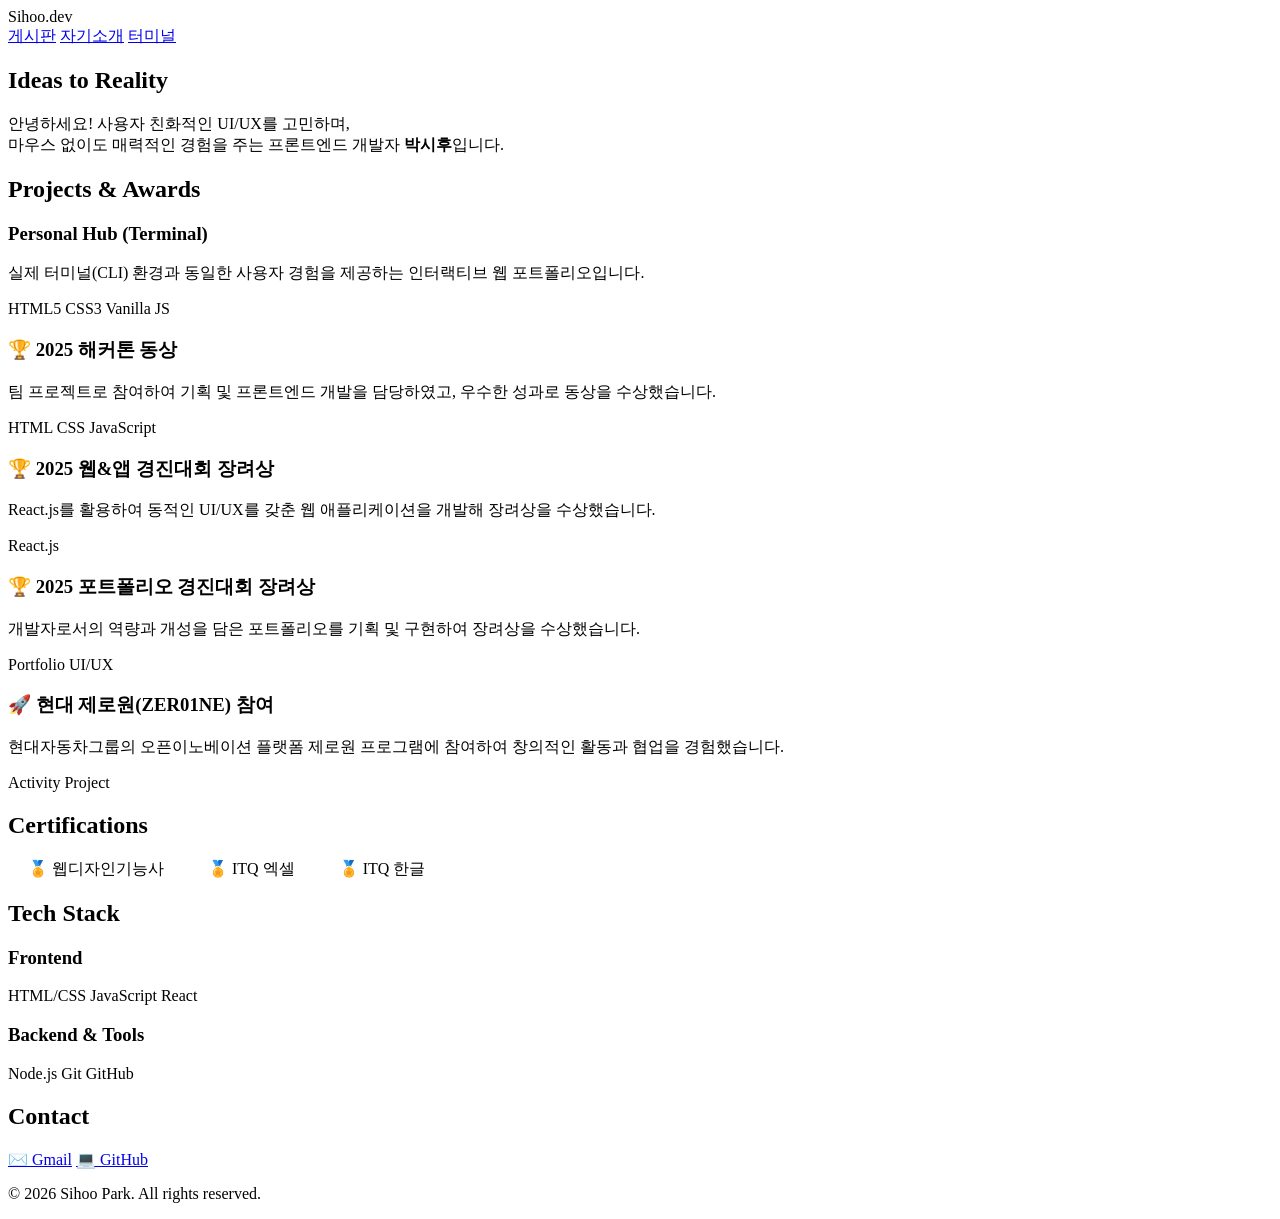
==== index.html @ 0df7d7fb "작동 수정" ====
<!DOCTYPE html>
<html lang="ko">

<head>
    <meta charset="UTF-8">
    <meta name="viewport" content="width=device-width, initial-scale=1.0">
    <title>박시후 | 프론트엔드 개발자</title>
    <link rel="stylesheet" href="./style/style.css">
</head>

<body>
    <header class="header">
        <div class="header-container">
            <div class="logo">Sihoo.dev</div>
            <nav class="nav-links">
                <a href="./board.html">게시판</a>
                <a href="./index.html" class="active">자기소개</a>
                <a href="./terminal.html">터미널</a>
            </nav>
        </div>
    </header>

    <main class="container">
        <section class="section intro">
            <h1 class="slogan">Ideas to Reality</h1>
            <p class="description">
                안녕하세요! 사용자 친화적인 UI/UX를 고민하며,<br>
                마우스 없이도 매력적인 경험을 주는 프론트엔드 개발자 <strong>박시후</strong>입니다.
            </p>
        </section>

        <section class="section">
            <h2 class="section-title">Projects & Awards</h2>
            <div class="project-grid">
                
                <div class="card">
                    <h3>Personal Hub (Terminal)</h3>
                    <p>실제 터미널(CLI) 환경과 동일한 사용자 경험을 제공하는 인터랙티브 웹 포트폴리오입니다.</p>
                    <div class="tags">
                        <span>HTML5</span>
                        <span>CSS3</span>
                        <span>Vanilla JS</span>
                    </div>
                </div>

                <div class="card">
                    <h3>🏆 2025 해커톤 동상</h3>
                    <p>팀 프로젝트로 참여하여 기획 및 프론트엔드 개발을 담당하였고, 우수한 성과로 동상을 수상했습니다.</p>
                    <div class="tags">
                        <span>HTML</span>
                        <span>CSS</span>
                        <span>JavaScript</span>
                    </div>
                </div>

                <div class="card">
                    <h3>🏆 2025 웹&앱 경진대회 장려상</h3>
                    <p>React.js를 활용하여 동적인 UI/UX를 갖춘 웹 애플리케이션을 개발해 장려상을 수상했습니다.</p>
                    <div class="tags">
                        <span>React.js</span>
                    </div>
                </div>

                <div class="card">
                    <h3>🏆 2025 포트폴리오 경진대회 장려상</h3>
                    <p>개발자로서의 역량과 개성을 담은 포트폴리오를 기획 및 구현하여 장려상을 수상했습니다.</p>
                    <div class="tags">
                        <span>Portfolio</span>
                        <span>UI/UX</span>
                    </div>
                </div>

                <div class="card">
                    <h3>🚀 현대 제로원(ZER01NE) 참여</h3>
                    <p>현대자동차그룹의 오픈이노베이션 플랫폼 제로원 프로그램에 참여하여 창의적인 활동과 협업을 경험했습니다.</p>
                    <div class="tags">
                        <span>Activity</span>
                        <span>Project</span>
                    </div>
                </div>

            </div>
        </section>

        <section class="section">
            <h2 class="section-title">Certifications</h2>
            <div class="skills-container">
                <div class="tags" style="gap: 15px;">
                    <span style="padding: 10px 20px; font-size: 1rem;">🏅 웹디자인기능사</span>
                    <span style="padding: 10px 20px; font-size: 1rem;">🏅 ITQ 엑셀</span>
                    <span style="padding: 10px 20px; font-size: 1rem;">🏅 ITQ 한글</span>
                </div>
            </div>
        </section>

        <section class="section">
            <h2 class="section-title">Tech Stack</h2>
            <div class="skills-container">
                <div class="skill-category">
                    <h3>Frontend</h3>
                    <div class="tags">
                        <span>HTML/CSS</span>
                        <span>JavaScript</span>
                        <span>React</span>
                    </div>
                </div>
                <div class="skill-category">
                    <h3>Backend & Tools</h3>
                    <div class="tags">
                        <span>Node.js</span>
                        <span>Git</span>
                        <span>GitHub</span>
                    </div>
                </div>
            </div>
        </section>

        <section class="section contact">
            <h2 class="section-title">Contact</h2>
            <div class="contact-links">
                <a href="mailto:sihu714@gmail.com" class="contact-btn">✉️ Gmail</a>
                <a href="https://github.com/sihuxx" target="_blank" class="contact-btn">💻 GitHub</a>
            </div>
        </section>
    </main>

    <footer class="footer">
        <p>© 2026 Sihoo Park. All rights reserved.</p>
    </footer>
</body>

</html>
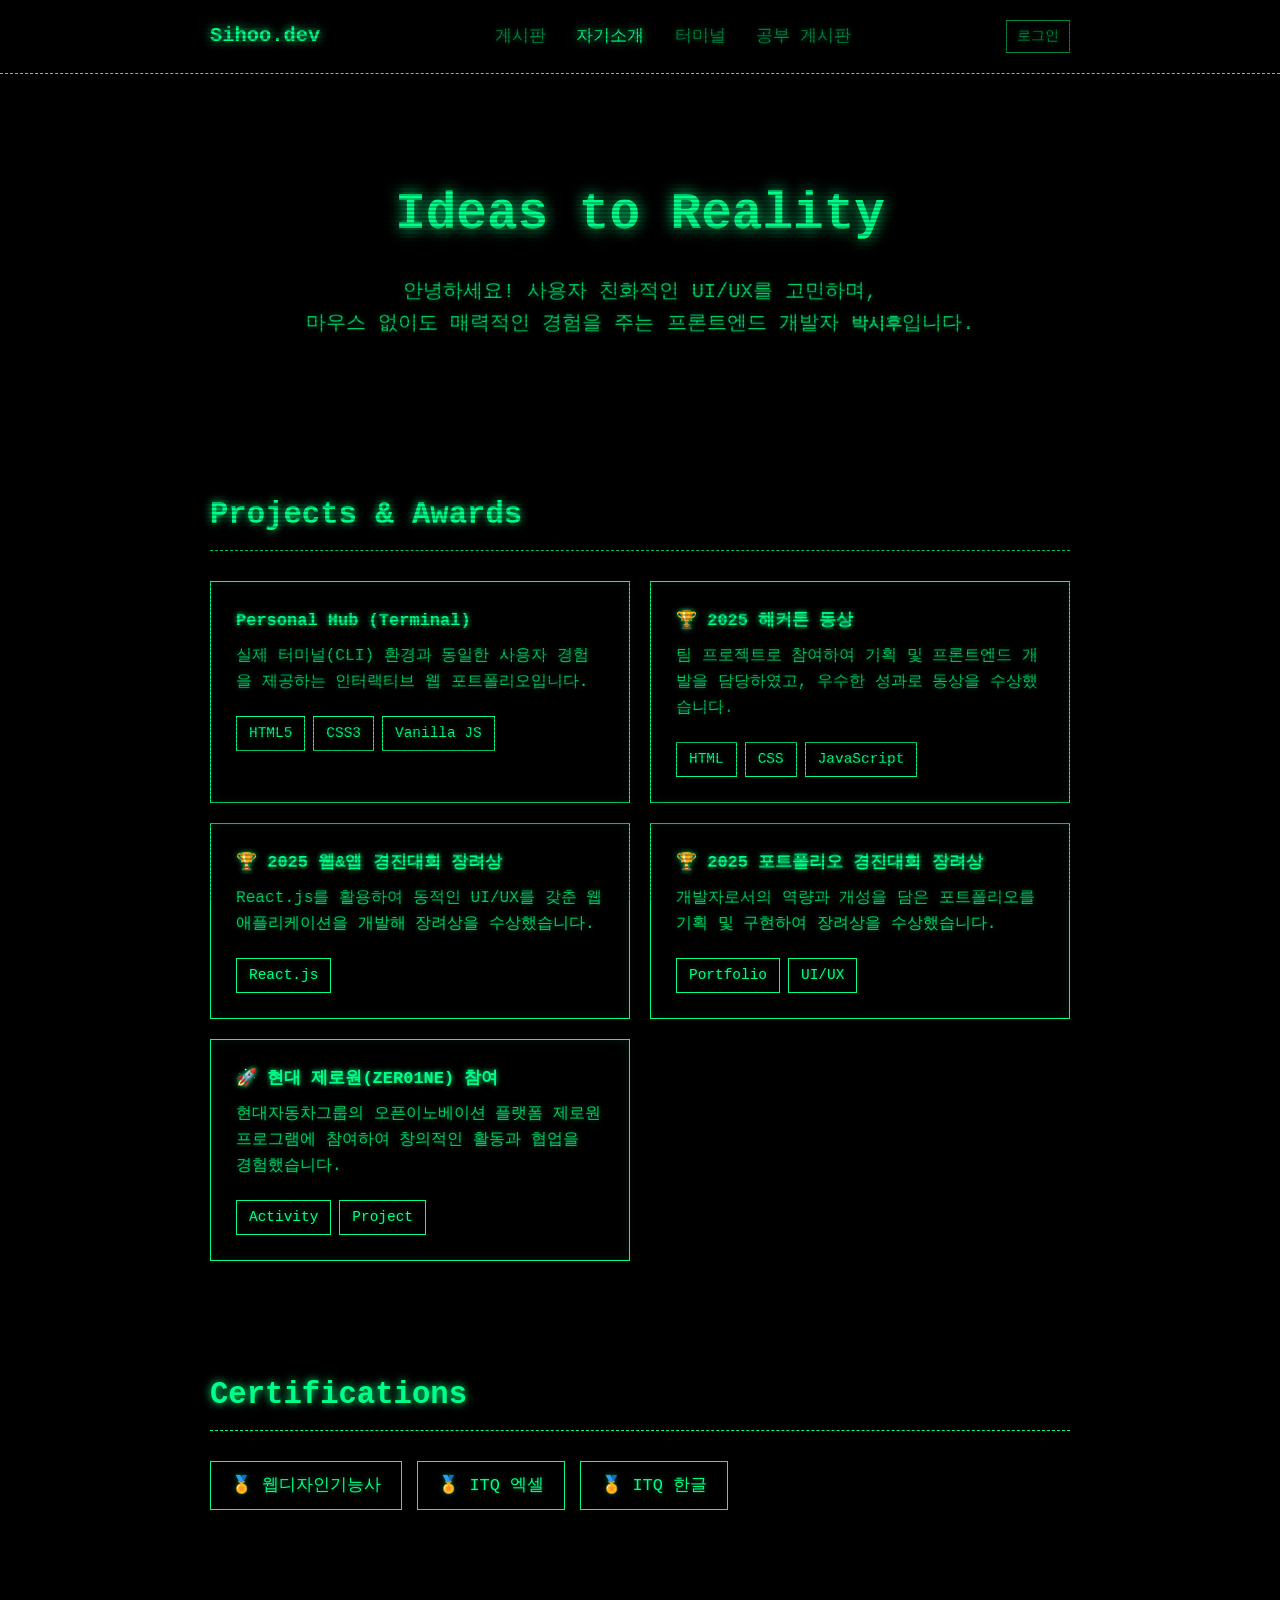
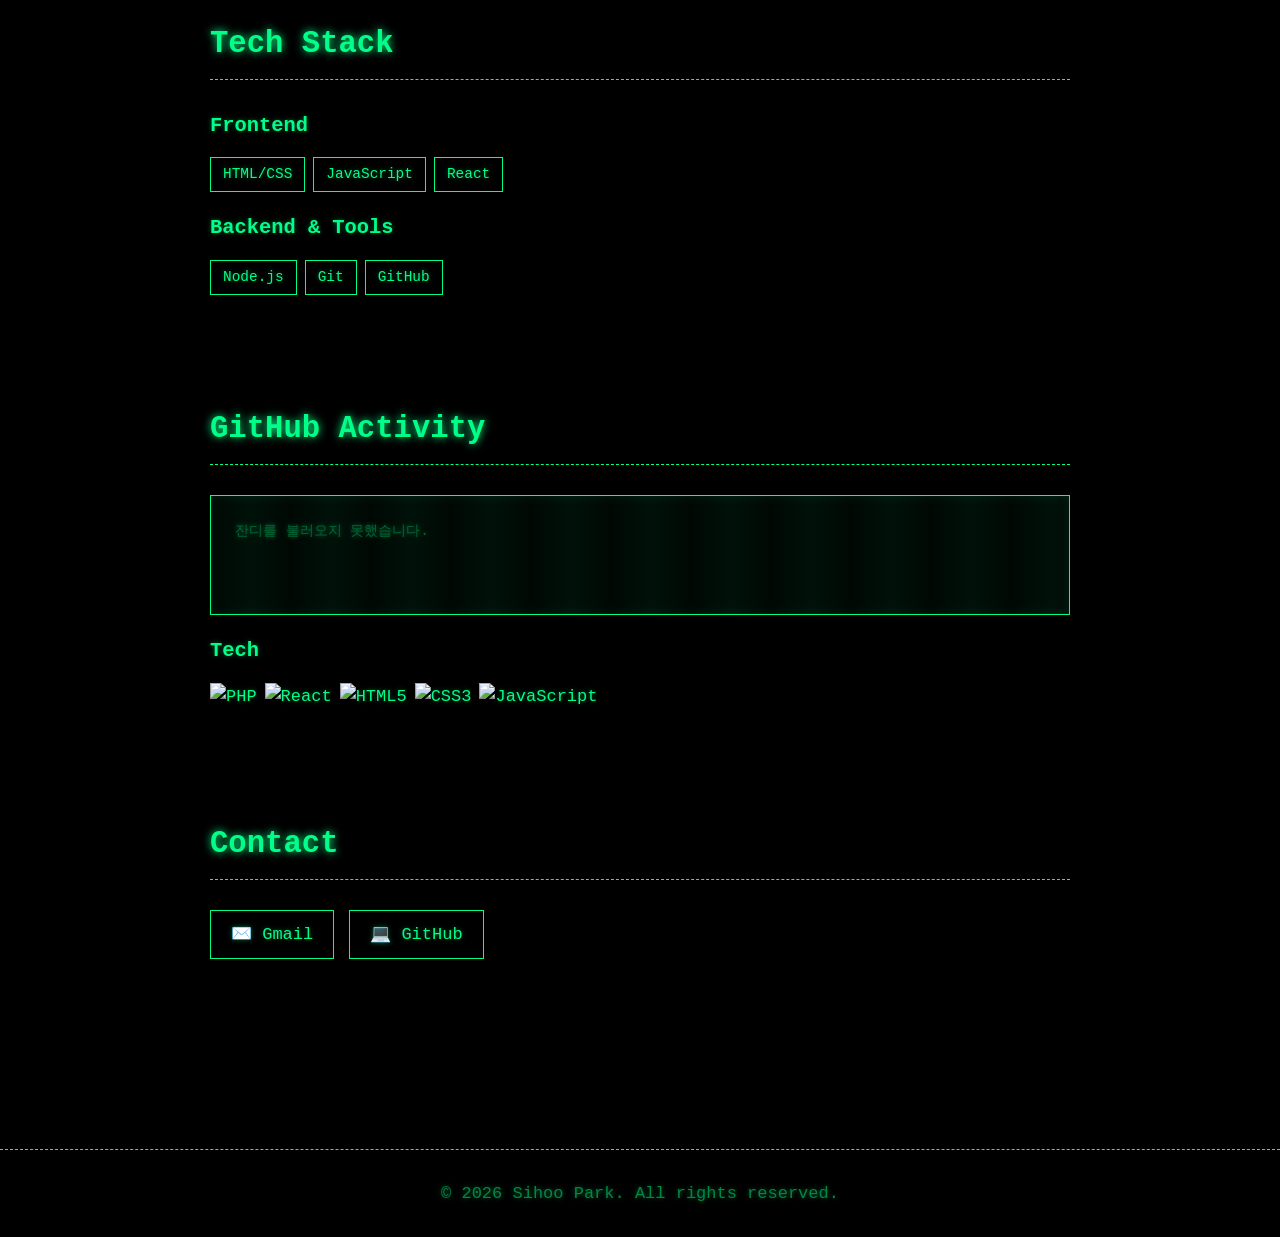
==== commit 5edcaed6: "외부 데이터 및 로그인 연동 통합" ====
--- a/index.html
+++ b/index.html
@@ -6,19 +6,64 @@
     <meta name="viewport" content="width=device-width, initial-scale=1.0">
     <title>박시후 | 프론트엔드 개발자</title>
     <link rel="stylesheet" href="./style/style.css">
+    <style>
+        /* GitHub Stats 섹션 */
+        .github-stats { display: flex; flex-direction: column; gap: 20px; width: 100%; }
+        .github-stats-row { display: flex; gap: 20px; flex-wrap: wrap; }
+        .github-card {
+            border: 1px solid #00ff88;
+            padding: 4px;
+            box-shadow: inset 0 0 10px rgba(0,255,136,0.1);
+            transition: all 0.3s;
+            overflow: hidden;
+            background: transparent;
+        }
+        .github-card:hover {
+            box-shadow: 0 0 15px rgba(0,255,136,0.3), inset 0 0 15px rgba(0,255,136,0.2);
+        }
+        .github-card img {
+            display: block;
+            width: 100%;
+            height: auto;
+            filter: hue-rotate(0deg);
+        }
+        .github-card-wide { width: 100%; }
+        .github-card-half { flex: 1; min-width: 280px; }
+
+        /* 로딩 shimmer */
+        .github-card.loading {
+            background: repeating-linear-gradient(
+                90deg,
+                rgba(0,255,136,0.03) 0px,
+                rgba(0,255,136,0.07) 40px,
+                rgba(0,255,136,0.03) 80px
+            );
+            background-size: 200% 100%;
+            animation: shimmer 1.5s infinite;
+            min-height: 120px;
+        }
+        @keyframes shimmer {
+            0% { background-position: 200% 0; }
+            100% { background-position: -200% 0; }
+        }
+    </style>
 </head>
 
 <body>
     <header class="header">
         <div class="header-container">
-            <div class="logo">Sihoo.dev</div>
-            <nav class="nav-links">
-                <a href="./board.html">게시판</a>
-                <a href="./index.html" class="active">자기소개</a>
-                <a href="./terminal.html">터미널</a>
-            </nav>
+          <div class="logo">Sihoo.dev</div>
+          <nav class="nav-links">
+            <a href="./board.html">게시판</a>
+            <a href="./index.html" class="active">자기소개</a>
+            <a href="./terminal.html">터미널</a>
+            <a href="./study.html" >공부 게시판</a>
+          </nav>
+          <div class="header-user" id="headerUser">
+            <a href="./login.html" class="login-link ">로그인</a>
+          </div>
         </div>
-    </header>
+      </header>
 
     <main class="container">
         <section class="section intro">
@@ -32,7 +77,6 @@
         <section class="section">
             <h2 class="section-title">Projects & Awards</h2>
             <div class="project-grid">
-                
                 <div class="card">
                     <h3>Personal Hub (Terminal)</h3>
                     <p>실제 터미널(CLI) 환경과 동일한 사용자 경험을 제공하는 인터랙티브 웹 포트폴리오입니다.</p>
@@ -42,7 +86,6 @@
                         <span>Vanilla JS</span>
                     </div>
                 </div>
-
                 <div class="card">
                     <h3>🏆 2025 해커톤 동상</h3>
                     <p>팀 프로젝트로 참여하여 기획 및 프론트엔드 개발을 담당하였고, 우수한 성과로 동상을 수상했습니다.</p>
@@ -52,7 +95,6 @@
                         <span>JavaScript</span>
                     </div>
                 </div>
-
                 <div class="card">
                     <h3>🏆 2025 웹&앱 경진대회 장려상</h3>
                     <p>React.js를 활용하여 동적인 UI/UX를 갖춘 웹 애플리케이션을 개발해 장려상을 수상했습니다.</p>
@@ -60,7 +102,6 @@
                         <span>React.js</span>
                     </div>
                 </div>
-
                 <div class="card">
                     <h3>🏆 2025 포트폴리오 경진대회 장려상</h3>
                     <p>개발자로서의 역량과 개성을 담은 포트폴리오를 기획 및 구현하여 장려상을 수상했습니다.</p>
@@ -69,7 +110,6 @@
                         <span>UI/UX</span>
                     </div>
                 </div>
-
                 <div class="card">
                     <h3>🚀 현대 제로원(ZER01NE) 참여</h3>
                     <p>현대자동차그룹의 오픈이노베이션 플랫폼 제로원 프로그램에 참여하여 창의적인 활동과 협업을 경험했습니다.</p>
@@ -78,7 +118,6 @@
                         <span>Project</span>
                     </div>
                 </div>
-
             </div>
         </section>
 
@@ -115,6 +154,38 @@
             </div>
         </section>
 
+        <!-- ── GitHub Stats 섹션 ── -->
+        <section class="section">
+            <h2 class="section-title">GitHub Activity</h2>
+            <div class="github-stats">
+
+                <!-- 잔디 (Contribution Graph) -->
+                <div class="github-card github-card-wide loading" id="grassCard">
+                    <img
+                        src="https://ghchart.rshah.org/00ff88/sihuxx"
+                        alt="GitHub 잔디"
+                        onload="this.parentElement.classList.remove('loading')"
+                        onerror="this.parentElement.innerHTML='<div style=\'padding:20px;color:#006633;font-size:0.85rem\'>잔디를 불러오지 못했습니다.</div>'"
+                    >
+                </div>
+
+                <!-- Stats 카드 두 개 나란히 -->
+                <div class="github-stats-row">
+                    <div class="skill-category">
+                        <h3>Tech</h3>
+                        <div class="tags">
+                            <img src="https://img.shields.io/badge/PHP-00ff88?style=for-the-badge&logo=php&logoColor=000000" alt="PHP">
+                            <img src="https://img.shields.io/badge/React-00ff88?style=for-the-badge&logo=react&logoColor=000000" alt="React">
+                            <img src="https://img.shields.io/badge/HTML5-00ff88?style=for-the-badge&logo=html5&logoColor=000000" alt="HTML5">
+                            <img src="https://img.shields.io/badge/CSS3-00ff88?style=for-the-badge&logo=css3&logoColor=000000" alt="CSS3">
+                            <img src="https://img.shields.io/badge/JavaScript-00ff88?style=for-the-badge&logo=javascript&logoColor=000000" alt="JavaScript">
+                        </div>
+                    </div>
+                </div>
+
+            </div>
+        </section>
+
         <section class="section contact">
             <h2 class="section-title">Contact</h2>
             <div class="contact-links">
@@ -128,5 +199,6 @@
         <p>© 2026 Sihoo Park. All rights reserved.</p>
     </footer>
 </body>
+<script type="module" src="./script/nav.js"></script>
 
 </html>
--- a/style/style.css
+++ b/style/style.css
@@ -0,0 +1,150 @@
+@font-face { font-family: 'D2Coding'; src: url('https://cdn.jsdelivr.net/gh/projectnoonnu/noonfonts_three@1.0/D2Coding.woff') format('woff'); font-weight: normal; font-display: swap; }
+
+/* ── RESET & BASE ── */
+* { margin: 0; padding: 0; box-sizing: border-box; font-family: 'D2Coding', monospace; font-size: 17px; list-style: none; text-decoration: none; color: inherit; }
+body { background-color: #000000; color: #00ff88; line-height: 1.6; text-shadow: 0 0 5px rgba(0, 255, 136, 0.4); overflow-x: hidden; }
+body::after { content: " "; display: block; position: fixed; top: 0; left: 0; bottom: 0; right: 0; background: linear-gradient(rgba(18, 16, 16, 0) 50%, rgba(0, 0, 0, 0.25) 50%); background-size: 100% 4px; z-index: 999; pointer-events: none; }
+
+/* ── HEADER ── */
+.header { background-color: #000000; border-bottom: 1px dashed #00ff88; position: sticky; top: 0; z-index: 100; }
+.header-container { max-width: 900px; margin: 0 auto; padding: 20px; display: flex; justify-content: space-between; align-items: center; }
+.logo { font-weight: bold; font-size: 1.2rem; color: #00ff88; text-shadow: 0 0 10px #00ff88; }
+.nav-links a { text-decoration: none; color: #008844; margin-left: 20px; font-weight: normal; transition: all 0.3s; }
+.nav-links a:hover, .nav-links a.active { color: #00ff88; text-shadow: 0 0 8px #00ff88; }
+
+/* ── CONTAINER & SECTIONS (index.html) ── */
+.container { max-width: 900px; margin: 0 auto; padding: 60px 20px; display: flex; flex-direction: column; justify-content: center; align-items: center; gap: 30px; }
+.section { width: 100%; margin-bottom: 80px; animation: fadeIn 1s ease-in-out; }
+.section-title { font-size: 1.8rem; margin-bottom: 30px; border-bottom: 1px dashed #00ff88; padding-bottom: 10px; text-shadow: 0 0 8px #00ff88; }
+
+/* ── INTRO ── */
+.intro { text-align: center; padding: 40px 0; }
+.slogan { font-size: 3rem; font-weight: bold; margin-bottom: 20px; color: #00ff88; text-shadow: 0 0 15px #00ff88; }
+.description { font-size: 1.2rem; color: #00cc66; }
+
+/* ── CARDS ── */
+.project-grid { display: grid; grid-template-columns: repeat(auto-fit, minmax(300px, 1fr)); gap: 20px; width: 100%; }
+.card { background: transparent; border: 1px solid #00ff88; padding: 25px; transition: all 0.3s; box-shadow: inset 0 0 10px rgba(0, 255, 136, 0.1); }
+.card:hover { transform: translateY(-5px); box-shadow: 0 0 15px rgba(0, 255, 136, 0.3), inset 0 0 15px rgba(0, 255, 136, 0.2); background-color: rgba(0, 255, 136, 0.05); }
+.card h3 { margin-bottom: 10px; text-shadow: 0 0 5px #00ff88; }
+.card p { font-size: 0.95rem; color: #00cc66; margin-bottom: 20px; }
+
+/* ── TAGS ── */
+.tags { display: flex; flex-wrap: wrap; gap: 8px; }
+.tags span { background-color: transparent; color: #00ff88; padding: 5px 12px; border: 1px solid #00ff88; font-size: 0.85rem; }
+
+/* ── SKILLS ── */
+.skills-container { display: flex; flex-direction: column; gap: 20px; width: 100%; }
+.skill-category h3 { font-size: 1.2rem; margin-bottom: 15px; color: #00ff88; }
+
+/* ── CONTACT ── */
+.contact-links { display: flex; gap: 15px; flex-wrap: wrap; }
+.contact-btn { text-decoration: none; color: #00ff88; background: transparent; border: 1px solid #00ff88; padding: 10px 20px; transition: all 0.2s; cursor: pointer; }
+.contact-btn:hover { background: #00ff88; color: #000000; box-shadow: 0 0 15px #00ff88; }
+
+/* ── TERMINAL (terminal.html) ── */
+.terminal { width: 100%; max-width: 800px; padding: 20px; border: 1px solid #00ff88; border-radius: 10px; box-shadow: 0 0 20px #00ff88; display: flex; flex-direction: column; gap: 15px; background: rgba(0,0,0,0.8); }
+.output { height: auto; overflow-y: auto; color: #00ff88; display: flex; flex-direction: column; gap: 15px; }
+.input-line { color: #00ff88; display: flex; gap: 8px; align-items: center; }
+input { border: 0; background-color: unset; color: #00ff88; padding-left: 0; flex-grow: 1; font-family: 'D2Coding'; font-size: 17px; }
+input:focus { outline: none; }
+h1 { color: #00ff88; width: 100%; font-weight: bold; font-size: 25px; margin-bottom: 10px; }
+
+/* ── BOARD (board.html) ── */
+.board-header { display: flex; justify-content: space-between; align-items: center; margin-bottom: 30px; border-bottom: 1px dashed #00ff88; padding-bottom: 15px; }
+.board-title { font-size: 1.8rem; text-shadow: 0 0 8px #00ff88; }
+.board-title span { color: #008844; font-size: 1rem; margin-left: 10px; }
+
+/* BUTTONS */
+.btn { background: transparent; border: 1px solid #00ff88; color: #00ff88; padding: 8px 18px; cursor: pointer; font-family: 'D2Coding', monospace; font-size: 0.9rem; transition: all 0.2s; }
+.btn:hover { background: #00ff88; color: #000; box-shadow: 0 0 15px #00ff88; }
+.btn-danger { border-color: #ff4444; color: #ff4444; }
+.btn-danger:hover { background: #ff4444; color: #000; box-shadow: 0 0 15px #ff4444; }
+.btn-sm { padding: 4px 10px; font-size: 0.8rem; }
+
+/* MODAL */
+.modal-overlay { display: none; position: fixed; inset: 0; background: rgba(0,0,0,0.85); z-index: 200; align-items: center; justify-content: center; }
+.modal-overlay.active { display: flex; }
+.modal { background: #000; border: 1px solid #00ff88; box-shadow: 0 0 30px rgba(0,255,136,0.3); padding: 30px; width: 90%; max-width: 600px; display: flex; flex-direction: column; gap: 15px; animation: fadeIn 0.2s ease; }
+.modal-title { font-size: 1.2rem; text-shadow: 0 0 8px #00ff88; border-bottom: 1px dashed #00ff88; padding-bottom: 10px; }
+.modal input, .modal textarea { background: transparent; border: 1px solid #00ff88; color: #00ff88; padding: 10px; font-family: 'D2Coding', monospace; font-size: 1rem; width: 100%; resize: vertical; }
+.modal textarea { min-height: 150px; }
+.modal input::placeholder, .modal textarea::placeholder { color: #008844; }
+.modal input:focus, .modal textarea:focus { outline: none; box-shadow: 0 0 8px rgba(0,255,136,0.4); }
+.modal-actions { display: flex; gap: 10px; justify-content: flex-end; }
+
+/* POST LIST */
+.post-list { display: flex; flex-direction: column; gap: 0; }
+.post-item { border: 1px solid #003322; border-bottom: none; padding: 18px 20px; display: flex; justify-content: space-between; align-items: center; cursor: pointer; transition: all 0.2s; }
+.post-item:last-child { border-bottom: 1px solid #003322; }
+.post-item:hover { background: rgba(0,255,136,0.04); border-color: #00ff88; box-shadow: 0 0 10px rgba(0,255,136,0.1) inset; }
+.post-item-left { display: flex; flex-direction: column; gap: 4px; }
+.post-item-title { font-size: 1rem; color: #00ff88; }
+.post-item-meta { font-size: 0.8rem; color: #006633; }
+.post-item-actions { display: flex; gap: 8px; flex-shrink: 0; }
+
+/* POST DETAIL */
+.post-detail { display: none; border: 1px solid #00ff88; padding: 30px; box-shadow: 0 0 20px rgba(0,255,136,0.1) inset; animation: fadeIn 0.3s ease; }
+.post-detail.active { display: block; }
+.post-detail-title { font-size: 1.4rem; text-shadow: 0 0 8px #00ff88; margin-bottom: 8px; }
+.post-detail-meta { font-size: 0.85rem; color: #006633; margin-bottom: 20px; border-bottom: 1px dashed #003322; padding-bottom: 15px; }
+.post-detail-body { color: #00cc66; line-height: 2; white-space: pre-wrap; word-break: break-word; }
+.post-detail-actions { display: flex; gap: 10px; margin-top: 25px; border-top: 1px dashed #003322; padding-top: 15px; }
+.back-btn { color: #008844; cursor: pointer; margin-bottom: 20px; display: inline-block; }
+.back-btn:hover { color: #00ff88; }
+
+/* EMPTY / LOADING */
+.state-msg { text-align: center; padding: 60px 20px; color: #006633; }
+.loading-dots::after { content: ''; animation: dots 1.2s infinite; }
+@keyframes dots { 0%,20%{content:'.'} 40%{content:'..'} 60%,100%{content:'...'} }
+
+/* PAGINATION */
+.pagination { display: flex; gap: 8px; justify-content: center; margin-top: 30px; }
+.page-btn { background: transparent; border: 1px solid #003322; color: #006633; padding: 6px 14px; cursor: pointer; font-family: 'D2Coding', monospace; font-size: 0.85rem; transition: all 0.2s; }
+.page-btn:hover, .page-btn.active { border-color: #00ff88; color: #00ff88; box-shadow: 0 0 8px rgba(0,255,136,0.3); }
+
+/* TOAST */
+.toast { position: fixed; bottom: 30px; right: 30px; background: #000; border: 1px solid #00ff88; color: #00ff88; padding: 12px 20px; font-size: 0.9rem; z-index: 9999; opacity: 0; transform: translateY(10px); transition: all 0.3s; box-shadow: 0 0 15px rgba(0,255,136,0.4); }
+.toast.show { opacity: 1; transform: translateY(0); }
+
+/* CONFIRM MODAL */
+.confirm-overlay { display: none; position: fixed; inset: 0; background: rgba(0,0,0,0.85); z-index: 300; align-items: center; justify-content: center; }
+.confirm-overlay.active { display: flex; }
+.confirm-box { background: #000; border: 1px solid #ff4444; padding: 30px; width: 90%; max-width: 400px; text-align: center; box-shadow: 0 0 20px rgba(255,68,68,0.3); }
+.confirm-box p { margin-bottom: 20px; color: #ff8888; }
+.confirm-actions { display: flex; gap: 10px; justify-content: center; }
+
+/* ── HEADER USER (board.html / 로그인 상태) ── */
+.header-user { display: flex; align-items: center; gap: 12px; font-size: 0.85rem; }
+.user-email { color: #006633; max-width: 180px; overflow: hidden; text-overflow: ellipsis; white-space: nowrap; }
+.logout-btn { background: transparent; border: 1px solid #ff4444; color: #ff4444; padding: 4px 10px; cursor: pointer; font-family: 'D2Coding', monospace; font-size: 0.8rem; transition: all 0.2s; }
+.logout-btn:hover { background: #ff4444; color: #000; }
+.login-link { color: #008844; font-size: 0.85rem; transition: all 0.2s; border: 1px solid #008844; padding: 4px 10px; }
+.login-link:hover { color: #00ff88; border-color: #00ff88; }
+
+/* ── AUTH (login.html) ── */
+.auth-container { min-height: calc(100vh - 140px); display: flex; align-items: center; justify-content: center; padding: 40px 20px; }
+.auth-box { width: 100%; max-width: 420px; border: 1px solid #00ff88; padding: 40px; box-shadow: 0 0 30px rgba(0,255,136,0.15); animation: fadeIn 0.3s ease; }
+.auth-tabs { display: flex; margin-bottom: 30px; border-bottom: 1px dashed #00ff88; }
+.auth-tab { flex: 1; padding: 10px; text-align: center; cursor: pointer; color: #008844; font-size: 1rem; transition: all 0.2s; background: transparent; border: none; font-family: 'D2Coding', monospace; }
+.auth-tab.active { color: #00ff88; text-shadow: 0 0 8px #00ff88; border-bottom: 2px solid #00ff88; }
+.auth-form { display: flex; flex-direction: column; gap: 15px; }
+.auth-form.hidden { display: none; }
+.form-group { display: flex; flex-direction: column; gap: 6px; }
+.form-label { font-size: 0.85rem; color: #008844; }
+.form-input { background: transparent; border: 1px solid #00ff88; color: #00ff88; padding: 10px 14px; font-family: 'D2Coding', monospace; font-size: 1rem; transition: all 0.2s; }
+.form-input::placeholder { color: #004422; }
+.form-input:focus { outline: none; box-shadow: 0 0 8px rgba(0,255,136,0.4); }
+.auth-btn { background: transparent; border: 1px solid #00ff88; color: #00ff88; padding: 12px; cursor: pointer; font-family: 'D2Coding', monospace; font-size: 1rem; transition: all 0.2s; margin-top: 5px; }
+.auth-btn:hover { background: #00ff88; color: #000; box-shadow: 0 0 15px #00ff88; }
+.auth-btn:disabled { opacity: 0.5; cursor: not-allowed; }
+.auth-error { color: #ff4444; font-size: 0.85rem; text-shadow: none; min-height: 20px; }
+.auth-success { color: #00ff88; font-size: 0.85rem; min-height: 20px; }
+.auth-title { font-size: 1.4rem; margin-bottom: 6px; text-shadow: 0 0 8px #00ff88; }
+.auth-subtitle { font-size: 0.85rem; color: #006633; margin-bottom: 24px; }
+
+/* ── FOOTER ── */
+.footer { text-align: center; padding: 30px; color: #008844; font-size: 0.9rem; border-top: 1px dashed #00ff88; margin-top: 50px; }
+
+/* ── ANIMATIONS ── */
+@keyframes fadeIn { from { opacity: 0; transform: translateY(10px); } to { opacity: 1; transform: translateY(0); } }
